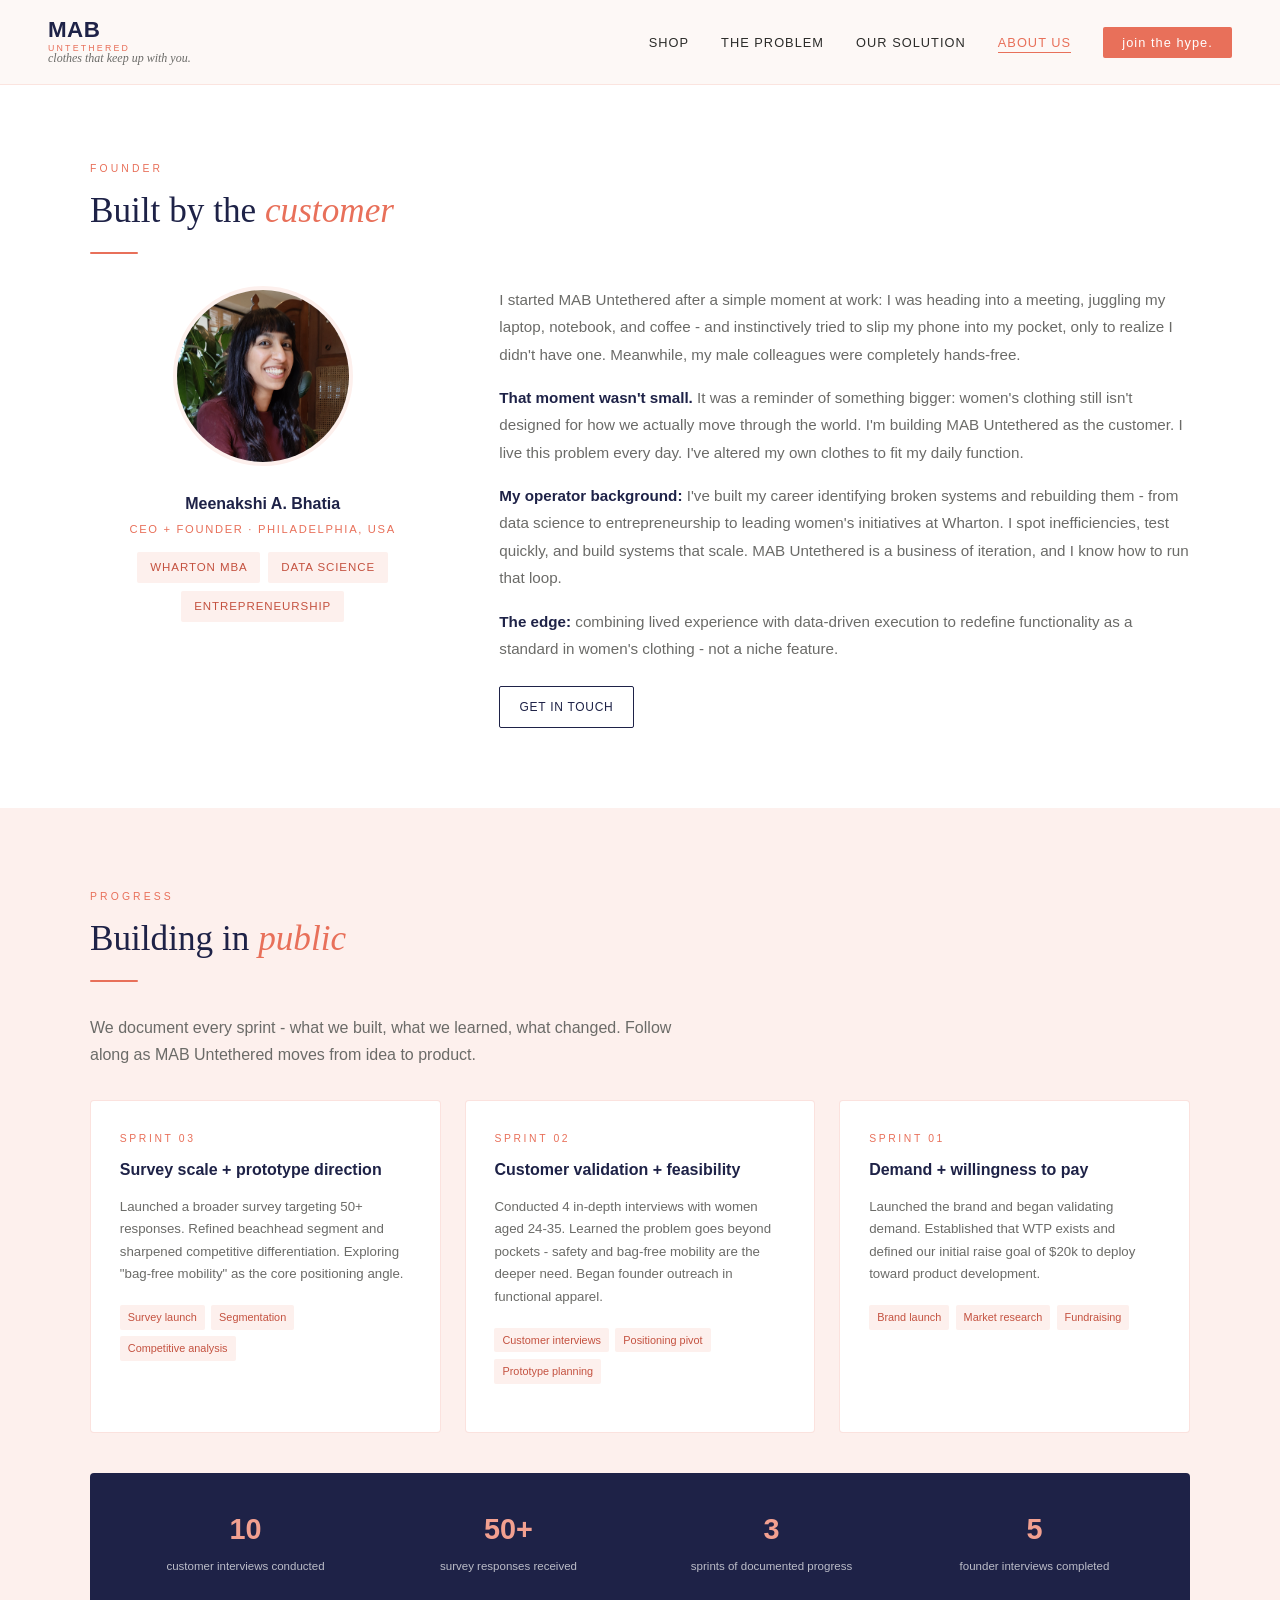
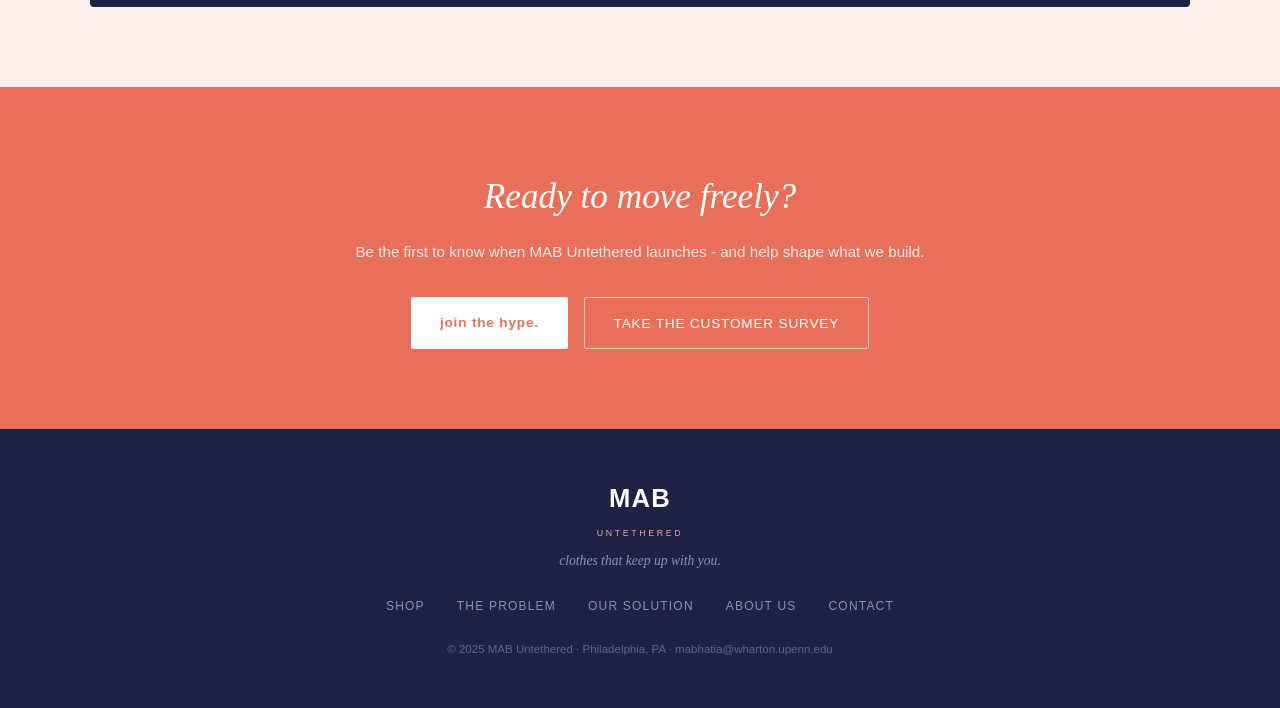
==== about.html @ 26a0285d "Convert single-page site to multi-page with shared styles - Extract all CSS into shared styles.css -" ====
<!DOCTYPE html>
<html lang="en">
<head>
<meta charset="UTF-8">
<meta name="viewport" content="width=device-width, initial-scale=1.0">
<title>About Us – MAB Untethered</title>
<link rel="stylesheet" href="styles.css">
</head>
<body>

<!-- NAV -->
<nav>
  <a href="index.html" class="nav-logo">
    <span class="nav-logo-mab">MAB</span>
    <span class="nav-logo-sub">Untethered</span>
    <span class="nav-tagline">clothes that keep up with you.</span>
  </a>
  <ul>
    <li><a href="index.html">Shop</a></li>
    <li><a href="problem.html">The Problem</a></li>
    <li><a href="solution.html">Our Solution</a></li>
    <li><a href="about.html" class="active">About Us</a></li>
    <li><a href="https://forms.gle/wyEKR6wCprZCqFtW6" target="_blank" class="nav-cta">join the hype.</a></li>
  </ul>
</nav>

<div class="page-body">

<!-- FOUNDER -->
<section class="founder" id="founder">
  <div class="section-inner">
    <p class="section-label">Founder</p>
    <h2 class="section-title">Built by the <em>customer</em></h2>
    <div class="divider"></div>
    <div class="founder-grid">
      <div class="founder-photo-wrap">
        <img src="founder.jpg" alt="Meenakshi Anand Bhatia" class="founder-photo">
        <div class="founder-name">Meenakshi A. Bhatia</div>
        <div class="founder-role">CEO + Founder · Philadelphia, USA</div>
        <div class="founder-tags" style="justify-content:center;margin-top:0.8rem">
          <span class="tag">Wharton MBA</span>
          <span class="tag">Data science</span>
          <span class="tag">Entrepreneurship</span>
        </div>
      </div>
      <div class="founder-text">
        <p>I started MAB Untethered after a simple moment at work: I was heading into a meeting, juggling my laptop, notebook, and coffee - and instinctively tried to slip my phone into my pocket, only to realize I didn't have one. Meanwhile, my male colleagues were completely hands-free.</p>
        <p><strong>That moment wasn't small.</strong> It was a reminder of something bigger: women's clothing still isn't designed for how we actually move through the world. I'm building MAB Untethered as the customer. I live this problem every day. I've altered my own clothes to fit my daily function.</p>
        <p><strong>My operator background:</strong> I've built my career identifying broken systems and rebuilding them - from data science to entrepreneurship to leading women's initiatives at Wharton. I spot inefficiencies, test quickly, and build systems that scale. MAB Untethered is a business of iteration, and I know how to run that loop.</p>
        <p><strong>The edge:</strong> combining lived experience with data-driven execution to redefine functionality as a standard in women's clothing - not a niche feature.</p>
        <a href="mailto:mabhatia@wharton.upenn.edu" class="btn-outline" style="margin-top:0.5rem;font-size:0.75rem;padding:0.6rem 1.2rem">Get in touch</a>
      </div>
    </div>
  </div>
</section>

<!-- PROGRESS -->
<section class="progress" id="progress">
  <div class="section-inner">
    <p class="section-label">Progress</p>
    <h2 class="section-title">Building in <em>public</em></h2>
    <div class="divider"></div>
    <p style="font-family:'Arial',sans-serif;color:var(--muted);max-width:600px;margin-bottom:2rem">We document every sprint - what we built, what we learned, what changed. Follow along as MAB Untethered moves from idea to product.</p>
    <div class="newsletters">
      <div class="nl-card">
        <div class="nl-sprint">Sprint 03</div>
        <div class="nl-title">Survey scale + prototype direction</div>
        <div class="nl-body">Launched a broader survey targeting 50+ responses. Refined beachhead segment and sharpened competitive differentiation. Exploring "bag-free mobility" as the core positioning angle.</div>
        <div class="nl-tags">
          <span class="nl-tag">Survey launch</span>
          <span class="nl-tag">Segmentation</span>
          <span class="nl-tag">Competitive analysis</span>
        </div>
      </div>
      <div class="nl-card">
        <div class="nl-sprint">Sprint 02</div>
        <div class="nl-title">Customer validation + feasibility</div>
        <div class="nl-body">Conducted 4 in-depth interviews with women aged 24-35. Learned the problem goes beyond pockets - safety and bag-free mobility are the deeper need. Began founder outreach in functional apparel.</div>
        <div class="nl-tags">
          <span class="nl-tag">Customer interviews</span>
          <span class="nl-tag">Positioning pivot</span>
          <span class="nl-tag">Prototype planning</span>
        </div>
      </div>
      <div class="nl-card">
        <div class="nl-sprint">Sprint 01</div>
        <div class="nl-title">Demand + willingness to pay</div>
        <div class="nl-body">Launched the brand and began validating demand. Established that WTP exists and defined our initial raise goal of $20k to deploy toward product development.</div>
        <div class="nl-tags">
          <span class="nl-tag">Brand launch</span>
          <span class="nl-tag">Market research</span>
          <span class="nl-tag">Fundraising</span>
        </div>
      </div>
    </div>
    <div class="progress-summary">
      <div class="ps-item">
        <div class="ps-num">10</div>
        <div class="ps-label">customer interviews conducted</div>
      </div>
      <div class="ps-item">
        <div class="ps-num">50+</div>
        <div class="ps-label">survey responses received</div>
      </div>
      <div class="ps-item">
        <div class="ps-num">3</div>
        <div class="ps-label">sprints of documented progress</div>
      </div>
      <div class="ps-item">
        <div class="ps-num">5</div>
        <div class="ps-label">founder interviews completed</div>
      </div>
    </div>
  </div>
</section>

<!-- CTA -->
<section class="cta-section">
  <h2><em>Ready to move freely?</em></h2>
  <p>Be the first to know when MAB Untethered launches - and help shape what we build.</p>
  <div class="cta-btns">
    <a href="https://forms.gle/wyEKR6wCprZCqFtW6" target="_blank" class="btn-white">join the hype.</a>
    <a href="https://forms.gle/w7cwCQEqip1CWY567" target="_blank" class="btn-outline-white">Take the customer survey</a>
  </div>
</section>

<!-- FOOTER -->
<footer>
  <div class="footer-logo">MAB</div>
  <div class="footer-sub">Untethered</div>
  <div class="footer-tagline">clothes that keep up with you.</div>
  <div class="footer-links">
    <a href="index.html">Shop</a>
    <a href="problem.html">The Problem</a>
    <a href="solution.html">Our Solution</a>
    <a href="about.html">About Us</a>
    <a href="mailto:mabhatia@wharton.upenn.edu">Contact</a>
  </div>
  <div class="footer-copy">© 2025 MAB Untethered · Philadelphia, PA · mabhatia@wharton.upenn.edu</div>
</footer>

</div>
</body>
</html>
---- styles.css ----
*{margin:0;padding:0;box-sizing:border-box}
:root{
  --coral:#E8705A;
  --coral-light:#F2A090;
  --coral-pale:#FDF0ED;
  --coral-dark:#C45240;
  --navy:#1E2247;
  --navy-light:#3A3F6B;
  --text:#2C2C2A;
  --muted:#6B6B68;
  --white:#FFFFFF;
  --off-white:#FDF8F6;
}
html{scroll-behavior:smooth}
body{font-family:'Georgia',serif;color:var(--text);background:var(--white);line-height:1.7}

/* NAV */
nav{position:fixed;top:0;left:0;right:0;z-index:100;display:flex;justify-content:space-between;align-items:center;padding:1.2rem 3rem;background:rgba(253,248,246,0.97);backdrop-filter:blur(8px);border-bottom:0.5px solid rgba(232,112,90,0.15)}
.nav-logo{display:flex;flex-direction:column;line-height:1;text-decoration:none}
.nav-logo-mab{font-family:'Arial',sans-serif;font-weight:700;font-size:1.4rem;color:var(--navy);letter-spacing:0.02em}
.nav-logo-sub{font-family:'Arial',sans-serif;font-size:0.55rem;letter-spacing:0.25em;color:var(--coral);text-transform:uppercase;margin-top:2px}
.nav-tagline{font-style:italic;font-size:0.75rem;color:var(--muted)}
nav ul{list-style:none;display:flex;gap:2rem;align-items:center}
nav ul a{text-decoration:none;font-family:'Arial',sans-serif;font-size:0.8rem;letter-spacing:0.08em;color:var(--text);text-transform:uppercase;transition:color 0.2s}
nav ul a:hover{color:var(--coral)}
nav ul a.active{color:var(--coral);border-bottom:1.5px solid var(--coral);padding-bottom:2px}
.nav-cta{background:var(--coral)!important;color:var(--white)!important;padding:0.5rem 1.2rem!important;border-radius:2px!important;text-transform:none!important}
.nav-cta:hover{background:var(--coral-dark)!important;color:var(--white)!important}

/* PAGE WRAPPER */
.page-body{padding-top:80px}

/* SECTION WRAPPER */
section{padding:5rem 3rem}
.section-inner{max-width:1100px;margin:0 auto}
.section-label{font-family:'Arial',sans-serif;font-size:0.65rem;letter-spacing:0.3em;text-transform:uppercase;color:var(--coral);margin-bottom:0.8rem}
.section-title{font-size:2.2rem;color:var(--navy);font-weight:400;line-height:1.2;margin-bottom:1.2rem}
.section-title em{font-style:italic;color:var(--coral)}
.divider{width:48px;height:2px;background:var(--coral);margin-bottom:2rem;border-radius:1px}

/* BUTTONS */
.btn-primary{background:var(--coral);color:var(--white);padding:0.85rem 1.8rem;border:none;border-radius:2px;font-family:'Arial',sans-serif;font-size:0.85rem;letter-spacing:0.06em;text-transform:none;cursor:pointer;text-decoration:none;transition:background 0.2s;display:inline-block}
.btn-primary:hover{background:var(--coral-dark)}
.btn-outline{background:transparent;color:var(--navy);padding:0.85rem 1.8rem;border:1.5px solid var(--navy);border-radius:2px;font-family:'Arial',sans-serif;font-size:0.85rem;letter-spacing:0.06em;text-transform:uppercase;cursor:pointer;text-decoration:none;transition:all 0.2s;display:inline-block}
.btn-outline:hover{border-color:var(--coral);color:var(--coral)}
.btn-white{background:var(--white);color:var(--coral);padding:0.85rem 1.8rem;border:none;border-radius:2px;font-family:'Arial',sans-serif;font-size:0.85rem;letter-spacing:0.06em;text-transform:none;cursor:pointer;text-decoration:none;transition:all 0.2s;display:inline-block;font-weight:700}
.btn-white:hover{background:var(--coral-pale)}
.btn-outline-white{background:transparent;color:var(--white);padding:0.85rem 1.8rem;border:1.5px solid rgba(255,255,255,0.6);border-radius:2px;font-family:'Arial',sans-serif;font-size:0.85rem;letter-spacing:0.06em;text-transform:uppercase;cursor:pointer;text-decoration:none;transition:all 0.2s;display:inline-block}
.btn-outline-white:hover{border-color:var(--white);background:rgba(255,255,255,0.1)}

/* HERO */
.hero{min-height:calc(100vh - 80px);display:flex;align-items:center;background:var(--coral-pale);padding:5rem 3rem 4rem;position:relative;overflow:hidden}
.hero::after{content:'';position:absolute;right:-80px;top:50%;transform:translateY(-50%);width:520px;height:520px;border-radius:50%;background:rgba(232,112,90,0.08);pointer-events:none}
.hero-inner{max-width:1100px;margin:0 auto;width:100%}
.hero-eyebrow{font-family:'Arial',sans-serif;font-size:0.7rem;letter-spacing:0.25em;text-transform:uppercase;color:var(--coral);margin-bottom:1rem}
.hero h1{font-size:3.2rem;line-height:1.15;color:var(--navy);font-weight:400;margin-bottom:1.5rem;max-width:700px}
.hero h1 em{font-style:italic;color:var(--coral)}
.hero-desc{font-size:1.05rem;color:var(--muted);margin-bottom:2rem;font-family:'Arial',sans-serif;line-height:1.7;max-width:560px}
.hero-btns{display:flex;gap:1rem;flex-wrap:wrap}

/* SHOP */
.shop{background:var(--white);padding:5rem 3rem}
.shop-header{display:flex;justify-content:space-between;align-items:flex-end;margin-bottom:2.5rem}
.shop-count{font-family:'Arial',sans-serif;font-size:0.75rem;color:var(--muted);letter-spacing:0.05em}
.shop-grid{display:grid;grid-template-columns:repeat(3,1fr);gap:2.5rem 2rem}
.product-card{cursor:pointer}
.product-card:hover .product-img-wrap img{transform:scale(1.03)}
.product-img-wrap{width:100%;aspect-ratio:2/3;overflow:hidden;background:var(--coral-pale);position:relative;margin-bottom:0.9rem}
.product-img-wrap img{width:100%;height:100%;object-fit:cover;transition:transform 0.4s ease;display:block}
.product-img-placeholder{width:100%;height:100%;background:linear-gradient(160deg,var(--coral-pale) 0%,#f5e0dc 100%);display:flex;flex-direction:column;align-items:center;justify-content:center;gap:0.6rem}
.product-img-placeholder span{font-size:3rem;opacity:0.5}
.product-img-placeholder p{font-family:'Arial',sans-serif;font-size:0.65rem;letter-spacing:0.18em;color:var(--coral);text-transform:uppercase}
.product-badge{position:absolute;top:0.75rem;left:0.75rem;font-family:'Arial',sans-serif;font-size:0.6rem;letter-spacing:0.12em;text-transform:uppercase;padding:0.25rem 0.55rem;border-radius:2px}
.badge-preorder{background:var(--coral);color:var(--white)}
.badge-soon{background:var(--navy);color:var(--white)}
.product-name{font-family:'Arial',sans-serif;font-weight:700;color:var(--navy);font-size:0.9rem;letter-spacing:0.01em;margin-bottom:0.25rem}
.product-desc{font-family:'Arial',sans-serif;font-size:0.78rem;color:var(--muted);line-height:1.5;margin-bottom:0.5rem}
.product-price{font-family:'Arial',sans-serif;font-size:0.88rem;color:var(--navy)}
.product-add{display:block;width:100%;margin-top:0.8rem;padding:0.7rem;background:var(--navy);color:var(--white);font-family:'Arial',sans-serif;font-size:0.75rem;letter-spacing:0.1em;text-transform:uppercase;border:none;cursor:pointer;transition:background 0.2s;text-align:center;text-decoration:none}
.product-add:hover{background:var(--coral)}

/* THE PROBLEM */
.problem{background:var(--white)}
.problem-grid{display:grid;grid-template-columns:1fr 1fr;gap:4rem;align-items:start;margin-top:2rem}
.problem-text p{color:var(--muted);font-size:1rem;font-family:'Arial',sans-serif;margin-bottom:1rem;line-height:1.8}
.problem-text p strong{color:var(--navy)}
.stat-cards{display:grid;grid-template-columns:1fr 1fr;gap:1rem}
.stat-card{background:var(--coral-pale);border-radius:4px;padding:1.5rem;border-left:3px solid var(--coral)}
.stat-num{font-size:2rem;font-weight:700;color:var(--coral);font-family:'Arial',sans-serif;line-height:1}
.stat-label{font-family:'Arial',sans-serif;font-size:0.75rem;color:var(--navy);margin-top:0.4rem;line-height:1.4}
.problem-pullquote{background:var(--navy);color:var(--white);padding:2.5rem;border-radius:4px;margin-top:1.5rem}
.problem-pullquote blockquote{font-size:1.15rem;font-style:italic;line-height:1.6;margin-bottom:1rem}
.problem-pullquote cite{font-family:'Arial',sans-serif;font-size:0.75rem;letter-spacing:0.1em;color:var(--coral-light);text-transform:uppercase}
.hero-img-frame{width:100%;background:var(--white);border-radius:4px;padding:2rem;box-shadow:0 4px 40px rgba(232,112,90,0.12);text-align:center}
.hero-img-frame img{width:100%;border-radius:2px}
.hero-img-caption{font-family:'Arial',sans-serif;font-size:0.72rem;color:var(--muted);margin-top:0.8rem;letter-spacing:0.05em;font-style:italic}

/* SOLUTION */
.solution{background:var(--coral-pale)}
.solution-cards{display:grid;grid-template-columns:repeat(3,1fr);gap:1.5rem;margin-top:2rem}
.sol-card{background:var(--white);padding:2rem;border-radius:4px;border-top:3px solid var(--coral)}
.sol-card h3{font-size:1rem;color:var(--navy);margin-bottom:0.6rem;font-family:'Arial',sans-serif;font-weight:700;letter-spacing:0.02em}
.sol-card p{font-family:'Arial',sans-serif;font-size:0.85rem;color:var(--muted);line-height:1.7}
.sol-card .sub{font-size:0.72rem;color:var(--coral);font-family:'Arial',sans-serif;letter-spacing:0.08em;text-transform:uppercase;margin-bottom:0.4rem}

/* FOUNDER */
.founder{background:var(--white)}
.founder-grid{display:grid;grid-template-columns:1fr 2fr;gap:4rem;align-items:start;margin-top:2rem}
.founder-photo-wrap{text-align:center}
.founder-photo{width:180px;height:180px;border-radius:50%;object-fit:cover;border:4px solid var(--coral-pale);margin-bottom:1rem}
.founder-name{font-family:'Arial',sans-serif;font-weight:700;color:var(--navy);font-size:1rem}
.founder-role{font-family:'Arial',sans-serif;font-size:0.7rem;letter-spacing:0.15em;color:var(--coral);text-transform:uppercase;margin-top:0.2rem}
.founder-text p{font-family:'Arial',sans-serif;font-size:0.95rem;color:var(--muted);line-height:1.8;margin-bottom:1rem}
.founder-text p strong{color:var(--navy)}
.founder-tags{display:flex;flex-wrap:wrap;gap:0.5rem;margin-top:1rem}
.tag{background:var(--coral-pale);color:var(--coral-dark);font-family:'Arial',sans-serif;font-size:0.72rem;letter-spacing:0.08em;padding:0.35rem 0.8rem;border-radius:2px;text-transform:uppercase}

/* PROGRESS */
.progress{background:var(--coral-pale)}
.newsletters{display:grid;grid-template-columns:repeat(3,1fr);gap:1.5rem;margin-top:2rem}
.nl-card{background:var(--white);border-radius:4px;padding:1.8rem;border:0.5px solid rgba(232,112,90,0.2)}
.nl-sprint{font-family:'Arial',sans-serif;font-size:0.65rem;letter-spacing:0.25em;color:var(--coral);text-transform:uppercase;margin-bottom:0.5rem}
.nl-title{font-size:1rem;color:var(--navy);margin-bottom:0.8rem;font-family:'Arial',sans-serif;font-weight:700}
.nl-body{font-family:'Arial',sans-serif;font-size:0.83rem;color:var(--muted);line-height:1.7;margin-bottom:1.2rem}
.nl-tags{display:flex;flex-wrap:wrap;gap:0.4rem;margin-bottom:1.2rem}
.nl-tag{background:var(--coral-pale);color:var(--coral-dark);font-family:'Arial',sans-serif;font-size:0.68rem;padding:0.2rem 0.5rem;border-radius:2px}
.nl-link{font-family:'Arial',sans-serif;font-size:0.75rem;letter-spacing:0.08em;color:var(--coral);text-transform:uppercase;text-decoration:none;border-bottom:1px solid var(--coral-light);padding-bottom:1px}
.nl-link:hover{color:var(--coral-dark)}
.progress-summary{margin-top:2.5rem;background:var(--navy);color:var(--white);padding:2rem 2.5rem;border-radius:4px;display:grid;grid-template-columns:repeat(4,1fr);gap:2rem}
.ps-item{text-align:center}
.ps-num{font-size:1.8rem;font-weight:700;color:var(--coral-light);font-family:'Arial',sans-serif}
.ps-label{font-family:'Arial',sans-serif;font-size:0.72rem;color:rgba(255,255,255,0.7);margin-top:0.3rem;line-height:1.4}

/* CTA BANNER */
.cta-section{background:var(--coral);padding:5rem 3rem;text-align:center}
.cta-section h2{font-size:2.2rem;color:var(--white);margin-bottom:0.8rem;font-weight:400}
.cta-section h2 em{font-style:italic}
.cta-section p{font-family:'Arial',sans-serif;color:rgba(255,255,255,0.85);margin-bottom:2rem;font-size:0.95rem}
.cta-btns{display:flex;gap:1rem;justify-content:center;flex-wrap:wrap}

/* FOOTER */
footer{background:var(--navy);padding:3rem;text-align:center}
.footer-logo{font-family:'Arial',sans-serif;font-weight:700;font-size:1.6rem;color:var(--white);letter-spacing:0.05em}
.footer-sub{font-family:'Arial',sans-serif;font-size:0.55rem;letter-spacing:0.3em;color:var(--coral-light);text-transform:uppercase;margin-top:0.3rem}
.footer-tagline{font-style:italic;font-size:0.85rem;color:rgba(255,255,255,0.5);margin-top:0.5rem}
.footer-links{display:flex;gap:2rem;justify-content:center;margin-top:1.5rem;flex-wrap:wrap}
.footer-links a{font-family:'Arial',sans-serif;font-size:0.75rem;letter-spacing:0.1em;color:rgba(255,255,255,0.5);text-decoration:none;text-transform:uppercase;transition:color 0.2s}
.footer-links a:hover{color:var(--coral-light)}
.footer-copy{font-family:'Arial',sans-serif;font-size:0.72rem;color:rgba(255,255,255,0.3);margin-top:1.5rem}

@media(max-width:800px){
  nav{padding:1rem 1.5rem}
  nav ul{gap:1rem}
  .hero-inner,.problem-grid,.founder-grid{grid-template-columns:1fr}
  .solution-cards,.newsletters{grid-template-columns:1fr}
  .hero{padding:4rem 1.5rem 3rem}
  section{padding:3rem 1.5rem}
  .shop{padding:3rem 1.5rem}
  .progress-summary{grid-template-columns:1fr 1fr}
  .stat-cards{grid-template-columns:1fr 1fr}
  .hero h1{font-size:2.2rem}
  .shop-grid{grid-template-columns:repeat(2,1fr)}
}
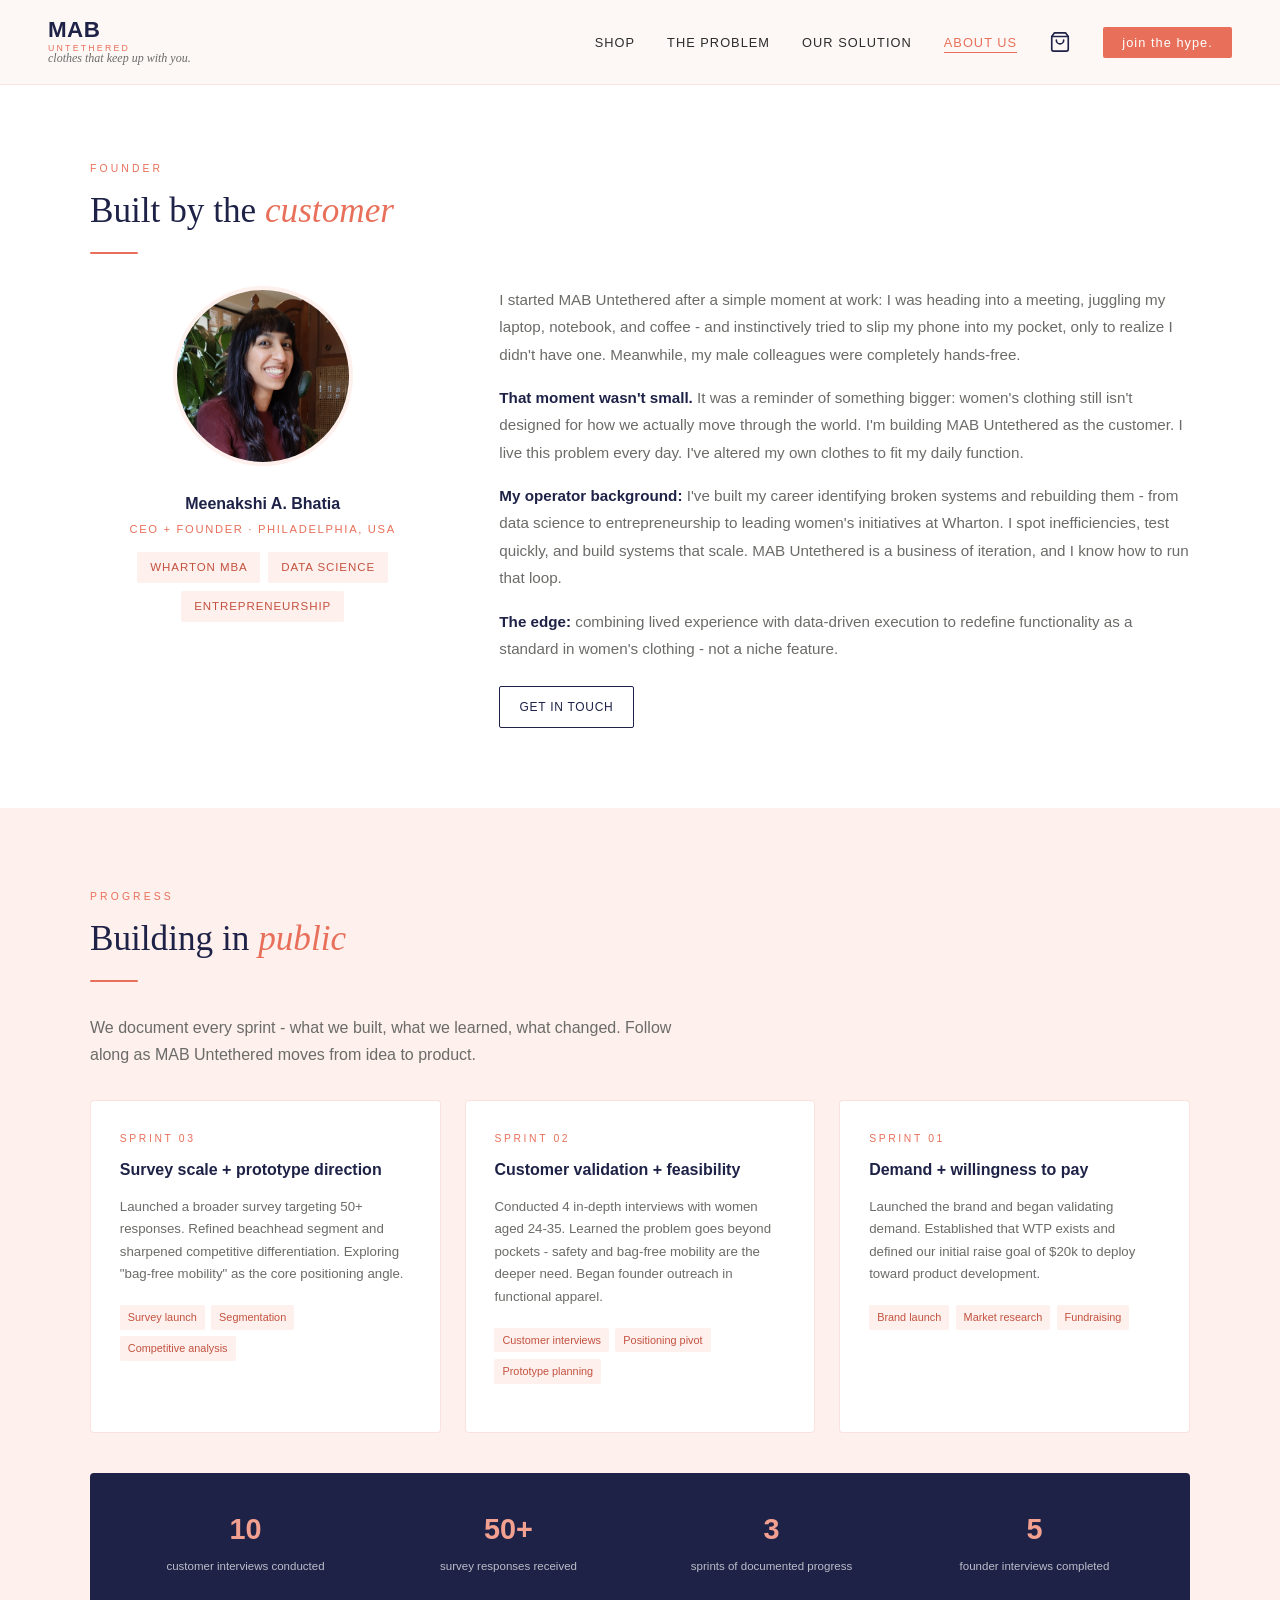
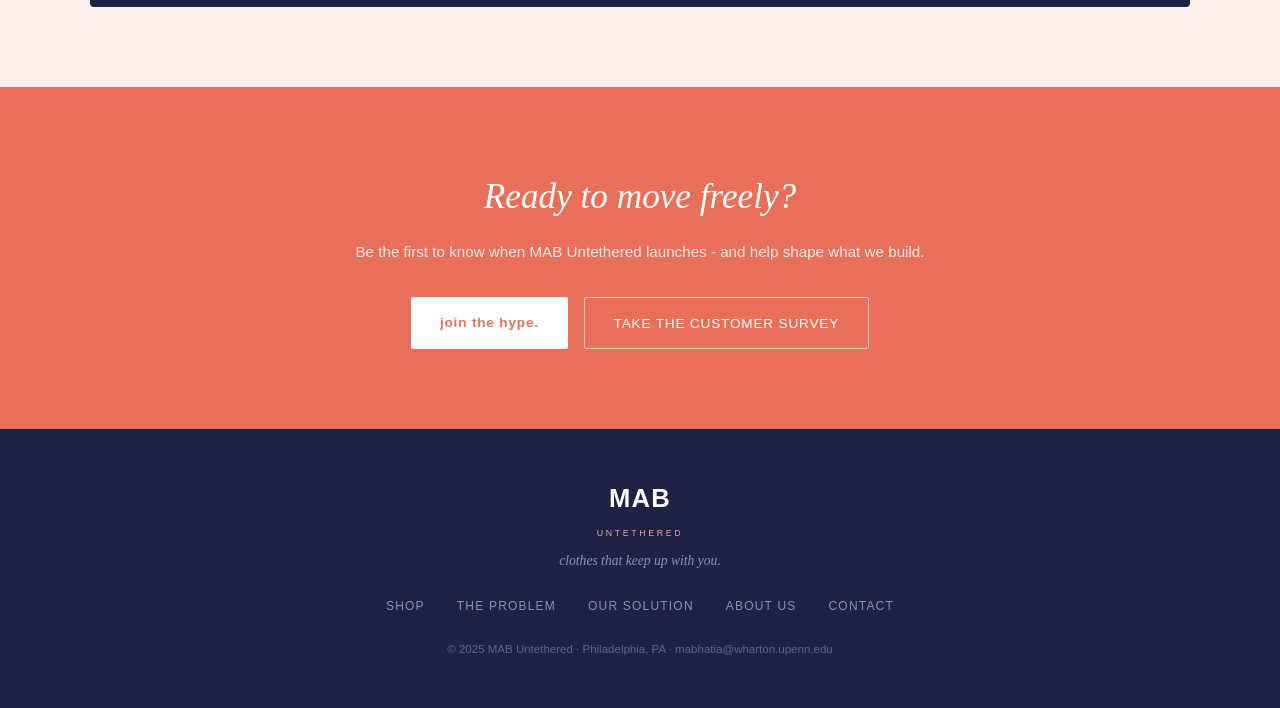
==== commit c7a6efc2: "Add product detail pages, shopping bag, and cart - Created product-pants.html, product-jeans.html, p" ====
--- a/about.html
+++ b/about.html
@@ -20,6 +20,7 @@
     <li><a href="problem.html">The Problem</a></li>
     <li><a href="solution.html">Our Solution</a></li>
     <li><a href="about.html" class="active">About Us</a></li>
+    <li><a href="cart.html" class="nav-bag" id="navBag"><svg viewBox="0 0 24 24"><path d="M6 2L3 6v14a2 2 0 002 2h14a2 2 0 002-2V6l-3-4z"/><line x1="3" y1="6" x2="21" y2="6"/><path d="M16 10a4 4 0 01-8 0"/></svg><span class="nav-bag-count" id="bagCount">0</span></a></li>
     <li><a href="https://forms.gle/wyEKR6wCprZCqFtW6" target="_blank" class="nav-cta">join the hype.</a></li>
   </ul>
 </nav>
--- a/styles.css
+++ b/styles.css
@@ -26,6 +26,11 @@
 nav ul a.active{color:var(--coral);border-bottom:1.5px solid var(--coral);padding-bottom:2px}
 .nav-cta{background:var(--coral)!important;color:var(--white)!important;padding:0.5rem 1.2rem!important;border-radius:2px!important;text-transform:none!important}
 .nav-cta:hover{background:var(--coral-dark)!important;color:var(--white)!important}
+.nav-bag{position:relative;text-decoration:none;color:var(--navy);display:flex;align-items:center;transition:color 0.2s}
+.nav-bag:hover{color:var(--coral)}
+.nav-bag svg{width:22px;height:22px;stroke:currentColor;fill:none;stroke-width:1.8;stroke-linecap:round;stroke-linejoin:round}
+.nav-bag-count{position:absolute;top:-6px;right:-7px;background:var(--coral);color:var(--white);font-family:'Arial',sans-serif;font-size:0.55rem;font-weight:700;width:16px;height:16px;border-radius:50%;display:flex;align-items:center;justify-content:center;display:none}
+.nav-bag-count.visible{display:flex}
 
 /* PAGE WRAPPER */
 .page-body{padding-top:80px}
@@ -63,7 +68,7 @@
 .shop-header{display:flex;justify-content:space-between;align-items:flex-end;margin-bottom:2.5rem}
 .shop-count{font-family:'Arial',sans-serif;font-size:0.75rem;color:var(--muted);letter-spacing:0.05em}
 .shop-grid{display:grid;grid-template-columns:repeat(3,1fr);gap:2.5rem 2rem}
-.product-card{cursor:pointer}
+.product-card{cursor:pointer;text-decoration:none;color:inherit;display:block}
 .product-card:hover .product-img-wrap img{transform:scale(1.03)}
 .product-img-wrap{width:100%;aspect-ratio:2/3;overflow:hidden;background:var(--coral-pale);position:relative;margin-bottom:0.9rem}
 .product-img-wrap img{width:100%;height:100%;object-fit:cover;transition:transform 0.4s ease;display:block}
@@ -131,12 +136,61 @@
 .ps-num{font-size:1.8rem;font-weight:700;color:var(--coral-light);font-family:'Arial',sans-serif}
 .ps-label{font-family:'Arial',sans-serif;font-size:0.72rem;color:rgba(255,255,255,0.7);margin-top:0.3rem;line-height:1.4}
 
+/* PRODUCT DETAIL PAGE */
+.product-detail{padding:3rem 3rem 5rem}
+.product-detail-inner{max-width:1100px;margin:0 auto;display:grid;grid-template-columns:1fr 1fr;gap:5rem;align-items:start}
+.product-gallery{display:flex;flex-direction:column;gap:0.75rem}
+.product-gallery img{width:100%;border-radius:2px;display:block}
+.product-gallery-main{aspect-ratio:2/3;object-fit:cover}
+.product-gallery-thumb-row{display:flex;gap:0.5rem}
+.product-gallery-thumb{width:80px;height:100px;object-fit:cover;cursor:pointer;opacity:0.6;border:2px solid transparent;border-radius:2px;transition:opacity 0.2s,border-color 0.2s}
+.product-gallery-thumb.active,.product-gallery-thumb:hover{opacity:1;border-color:var(--coral)}
+.product-detail-info{position:sticky;top:100px}
+.product-breadcrumb{font-family:'Arial',sans-serif;font-size:0.72rem;color:var(--muted);letter-spacing:0.05em;margin-bottom:1.5rem}
+.product-breadcrumb a{color:var(--muted);text-decoration:none}
+.product-breadcrumb a:hover{color:var(--coral)}
+.product-detail-badge{display:inline-block;font-family:'Arial',sans-serif;font-size:0.6rem;letter-spacing:0.12em;text-transform:uppercase;padding:0.25rem 0.6rem;border-radius:2px;background:var(--coral);color:var(--white);margin-bottom:0.8rem}
+.product-detail-name{font-size:1.8rem;color:var(--navy);font-weight:400;line-height:1.2;margin-bottom:0.5rem}
+.product-detail-price{font-family:'Arial',sans-serif;font-size:1.2rem;color:var(--navy);font-weight:700;margin-bottom:1.5rem}
+.product-detail-desc{font-family:'Arial',sans-serif;font-size:0.9rem;color:var(--muted);line-height:1.8;margin-bottom:2rem;border-bottom:1px solid rgba(30,34,71,0.08);padding-bottom:2rem}
+.size-label{font-family:'Arial',sans-serif;font-size:0.72rem;letter-spacing:0.1em;text-transform:uppercase;color:var(--navy);margin-bottom:0.75rem;display:flex;justify-content:space-between}
+.size-grid{display:flex;gap:0.5rem;flex-wrap:wrap;margin-bottom:1.5rem}
+.size-btn{font-family:'Arial',sans-serif;font-size:0.78rem;padding:0.5rem 1rem;border:1px solid rgba(30,34,71,0.2);background:var(--white);cursor:pointer;color:var(--navy);transition:all 0.15s;border-radius:2px}
+.size-btn:hover{border-color:var(--navy)}
+.size-btn.selected{border-color:var(--navy);background:var(--navy);color:var(--white)}
+.add-to-bag{display:block;width:100%;padding:1rem;background:var(--navy);color:var(--white);font-family:'Arial',sans-serif;font-size:0.85rem;letter-spacing:0.12em;text-transform:uppercase;border:none;cursor:pointer;transition:background 0.2s;margin-bottom:1rem;text-align:center}
+.add-to-bag:hover{background:var(--coral)}
+.product-meta{margin-top:2rem;border-top:1px solid rgba(30,34,71,0.08);padding-top:1.5rem}
+.product-meta-section{margin-bottom:1.2rem}
+.product-meta-title{font-family:'Arial',sans-serif;font-size:0.72rem;letter-spacing:0.1em;text-transform:uppercase;color:var(--navy);margin-bottom:0.4rem;cursor:pointer;display:flex;justify-content:space-between}
+.product-meta-body{font-family:'Arial',sans-serif;font-size:0.82rem;color:var(--muted);line-height:1.7}
+@media(max-width:800px){.product-detail-inner{grid-template-columns:1fr}.product-detail-info{position:static}.product-detail{padding:2rem 1.5rem 3rem}}
+
 /* CTA BANNER */
 .cta-section{background:var(--coral);padding:5rem 3rem;text-align:center}
 .cta-section h2{font-size:2.2rem;color:var(--white);margin-bottom:0.8rem;font-weight:400}
 .cta-section h2 em{font-style:italic}
 .cta-section p{font-family:'Arial',sans-serif;color:rgba(255,255,255,0.85);margin-bottom:2rem;font-size:0.95rem}
 .cta-btns{display:flex;gap:1rem;justify-content:center;flex-wrap:wrap}
+
+/* CART */
+.cart-section{padding:4rem 2rem 6rem}
+.cart-title{font-family:'Georgia',serif;font-size:2rem;color:var(--navy);margin-bottom:2.5rem;font-weight:400}
+.cart-empty{text-align:center;padding:4rem 0;color:var(--muted);font-family:'Arial',sans-serif}
+.cart-row{display:flex;justify-content:space-between;align-items:flex-start;padding:1.25rem 0;border-bottom:1px solid var(--coral-pale)}
+.cart-row-info{flex:1}
+.cart-row-name{font-family:'Georgia',serif;font-size:1rem;color:var(--navy);margin-bottom:0.3rem}
+.cart-row-size{font-family:'Arial',sans-serif;font-size:0.8rem;color:var(--muted)}
+.cart-row-right{display:flex;flex-direction:column;align-items:flex-end;gap:0.5rem}
+.cart-row-price{font-family:'Georgia',serif;font-size:1rem;color:var(--navy)}
+.cart-remove{background:none;border:none;color:var(--muted);font-family:'Arial',sans-serif;font-size:0.75rem;cursor:pointer;padding:0;text-decoration:underline}
+.cart-remove:hover{color:var(--coral)}
+.cart-summary{margin-top:2rem;padding-top:1.5rem;border-top:2px solid var(--navy)}
+.cart-total{display:flex;justify-content:space-between;font-family:'Georgia',serif;font-size:1.2rem;color:var(--navy);margin-bottom:1rem}
+.cart-note{font-family:'Arial',sans-serif;font-size:0.8rem;color:var(--muted);margin-bottom:1.5rem}
+.cart-checkout{display:inline-block;width:100%;text-align:center;box-sizing:border-box}
+.btn-coral{background:var(--coral);color:var(--white);font-family:'Arial',sans-serif;font-size:0.8rem;font-weight:700;letter-spacing:0.08em;text-transform:uppercase;padding:1rem 2.5rem;border:none;cursor:pointer;text-decoration:none;transition:background 0.2s}
+.btn-coral:hover{background:#c0392b}
 
 /* FOOTER */
 footer{background:var(--navy);padding:3rem;text-align:center}
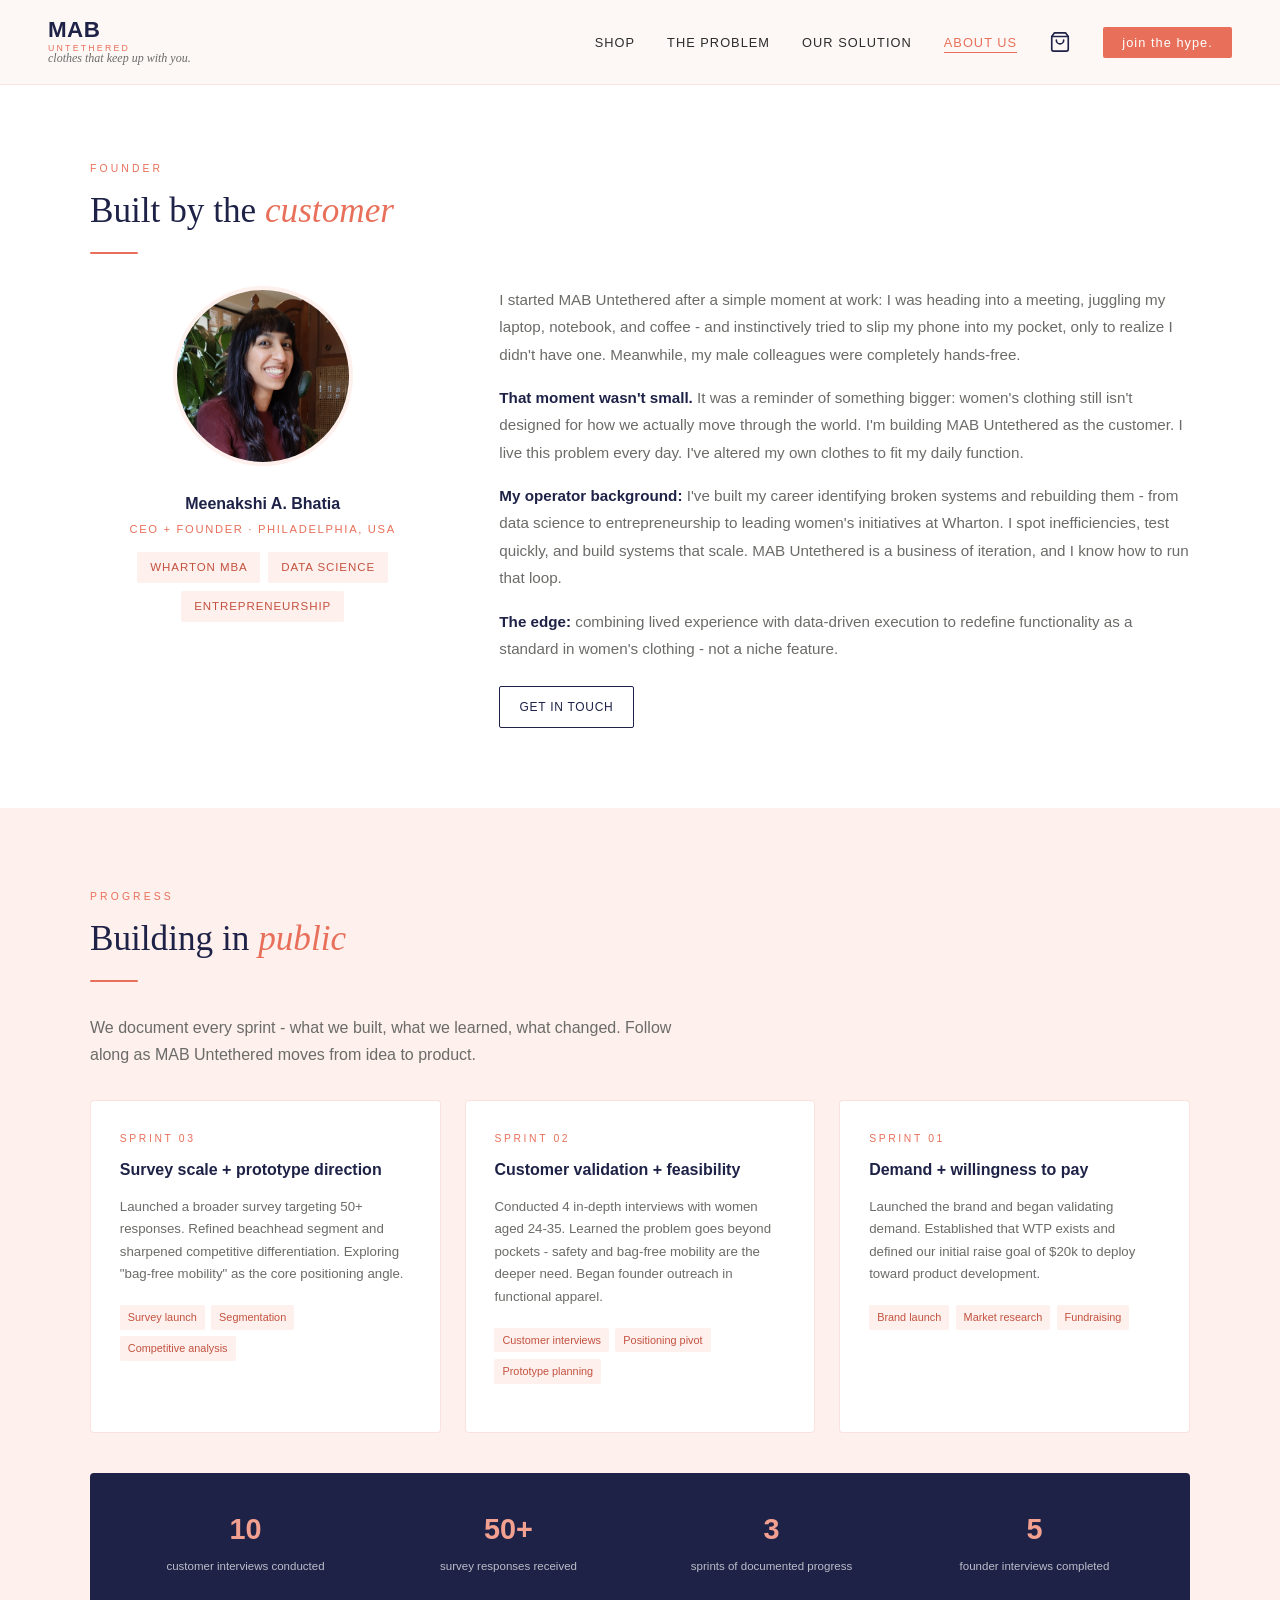
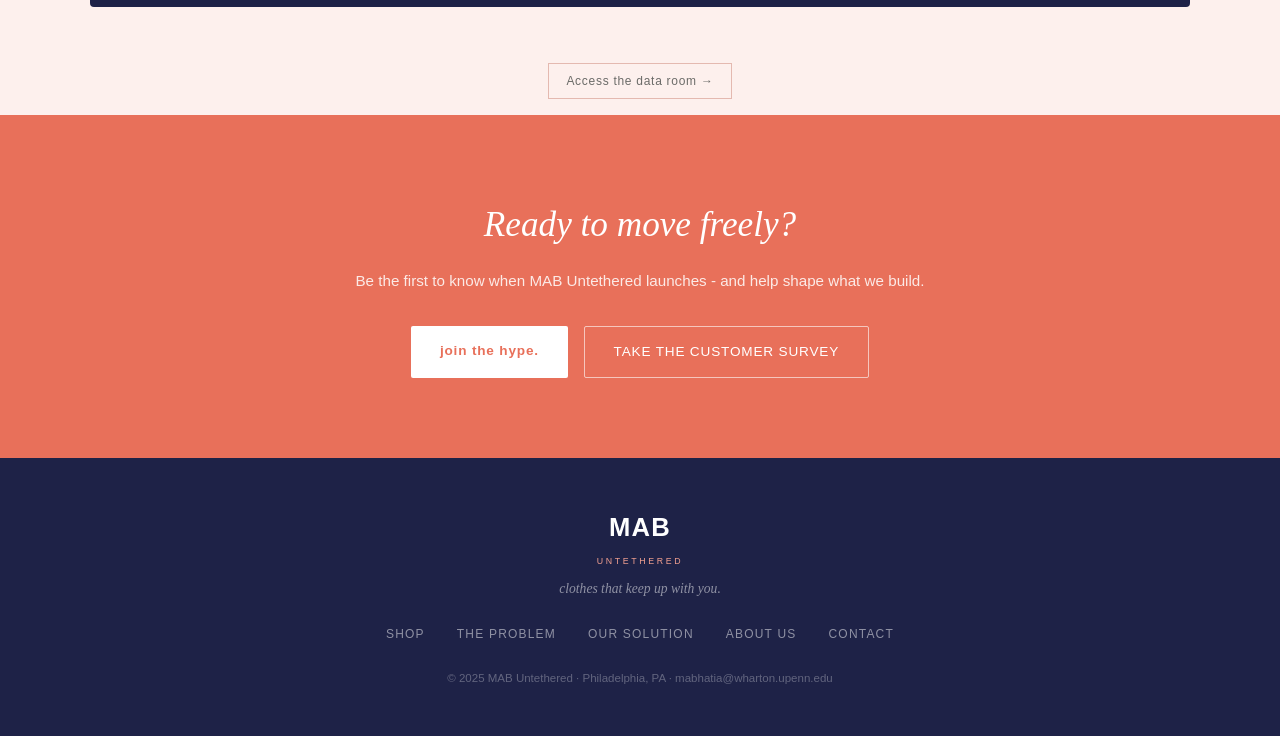
==== commit e825db79: "Add data room link to About page after Progress section Co-Authored-By: Claude Sonnet 4.6 <noreply@a" ====
--- a/about.html
+++ b/about.html
@@ -115,6 +115,11 @@
   </div>
 </section>
 
+<!-- DATA ROOM -->
+<div class="data-room-bar">
+  <a href="https://penno365-my.sharepoint.com/:f:/g/personal/mabhatia_upenn_edu/IgAGloENmA9OTLAVSMT8zzD7AY36NtdXCY32klMsse--kaY?e=h0xb53" target="_blank" class="data-room-link">Access the data room →</a>
+</div>
+
 <!-- CTA -->
 <section class="cta-section">
   <h2><em>Ready to move freely?</em></h2>
--- a/styles.css
+++ b/styles.css
@@ -173,6 +173,11 @@
 .cta-section p{font-family:'Arial',sans-serif;color:rgba(255,255,255,0.85);margin-bottom:2rem;font-size:0.95rem}
 .cta-btns{display:flex;gap:1rem;justify-content:center;flex-wrap:wrap}
 
+/* DATA ROOM */
+.data-room-bar{text-align:center;padding:0 1.2rem 1rem;background:var(--coral-pale);margin-top:-1.5rem}
+.data-room-link{font-family:'Arial',sans-serif;font-size:0.75rem;color:var(--muted);text-decoration:none;letter-spacing:0.06em;border:1px solid rgba(180,80,60,0.35);padding:0.45rem 1.1rem;display:inline-block;transition:border-color 0.2s,color 0.2s}
+.data-room-link:hover{color:var(--coral);border-color:var(--coral)}
+
 /* CART */
 .cart-section{padding:4rem 2rem 6rem}
 .cart-title{font-family:'Georgia',serif;font-size:2rem;color:var(--navy);margin-bottom:2.5rem;font-weight:400}
